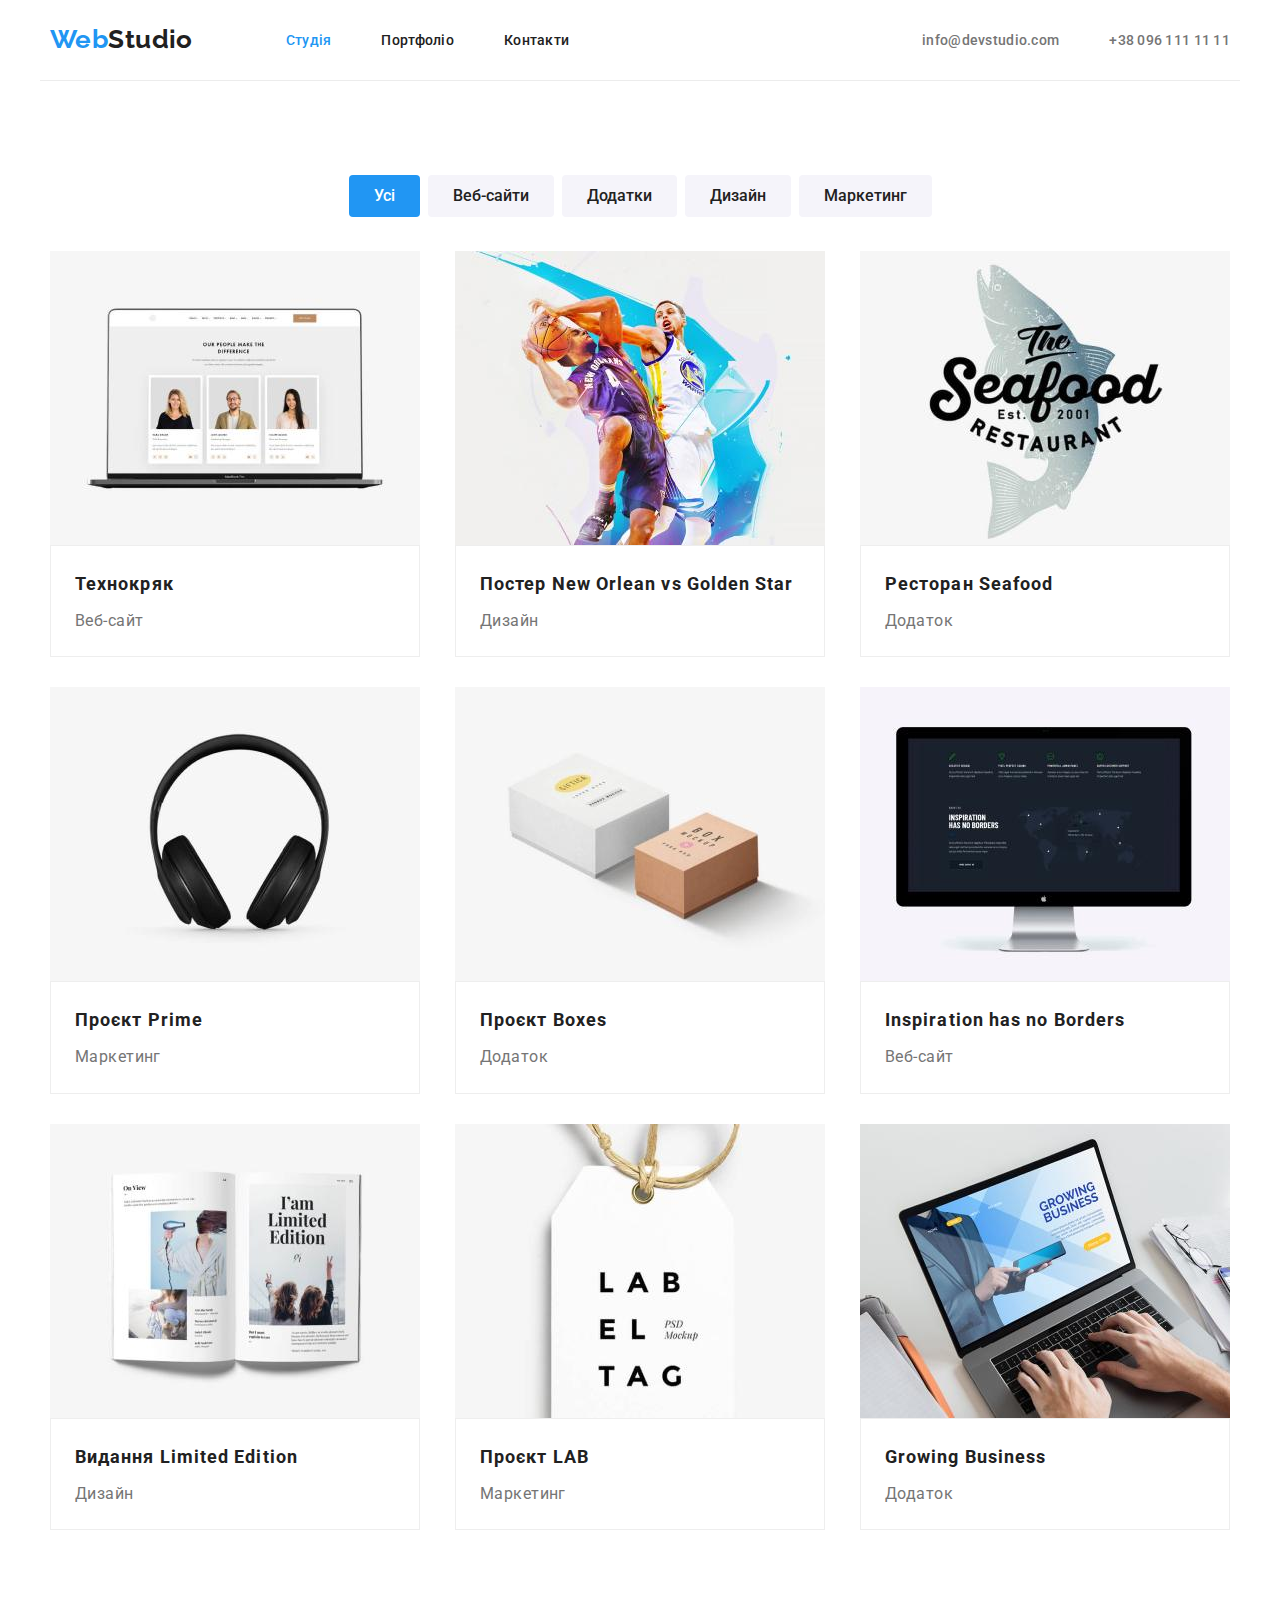
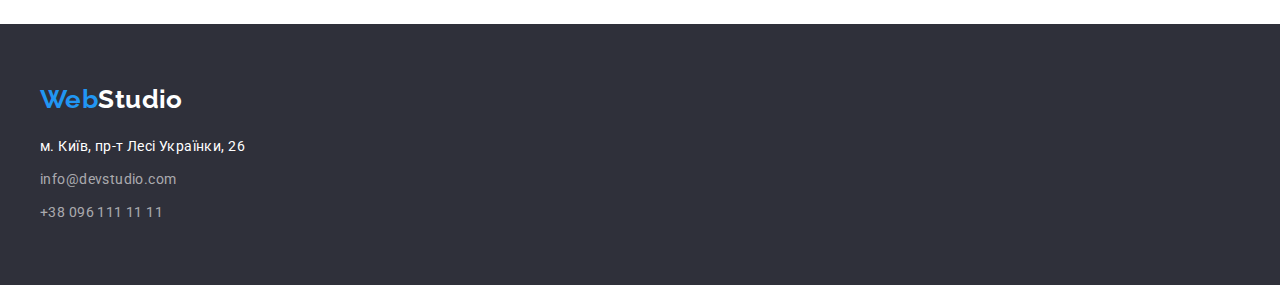
==== portfolio.html @ 5cadcb28 "Duplicate previous version" ====
<!DOCTYPE html>
<html lang="uk">
  <head>
    <meta charset="UTF-8" />
    <meta http-equiv="X-UA-Compatible" content="IE=edge" />
    <meta name="viewport" content="width=device-width, initial-scale=1.0" />
    <title>WebStudio</title>
    <link rel="preconnect" href="https://fonts.googleapis.com" />
    <link rel="preconnect" href="https://fonts.gstatic.com" crossorigin />
    <link
      href="https://fonts.googleapis.com/css2?family=Raleway:wght@700&family=Roboto:wght@400;500;700;900&display=swap"
      rel="stylesheet"
    />
    <link
      rel="stylesheet"
      href="https://cdnjs.cloudflare.com/ajax/libs/modern-normalize/1.0.0/modern-normalize.min.css"
    />
    <link rel="stylesheet" href="./css/style.css" />
  </head>
  <body>
    <header class="header">
      <div class="container container-nav">
        <nav class="nav-panel">
          <a class="nav-logo" href="./index.html"
            ><span class="color-modify">Web</span>Studio</a
          >
          <ul class="nav-menu">
            <li class="nav-menu-item">
              <a class="nav-menu-link color-modify" href="./index.html"
                >Студія</a
              >
            </li>
            <li class="nav-menu-item">
              <a class="nav-menu-link" href="./portfolio.html">Портфоліо</a>
            </li>
            <li class="nav-menu-item">
              <a class="nav-menu-link" href="#">Контакти</a>
            </li>
          </ul>
        </nav>
        <ul class="contacts-list">
          <li class="contacts-item">
            <a class="contacts-link" href="mailto:info@devstudio.com"
              >info@devstudio.com</a
            >
          </li>
          <li class="contacts-item">
            <a class="contacts-link" href="tel:+380961111111"
              >+38 096 111 11 11</a
            >
          </li>
        </ul>
      </div>
    </header>
    <main>
      <div class="container">
        <section class="section portfolio-section">
          <h1 hidden>Портфоліо проекти</h1>
          <ul class="portfolio-filter-list">
            <li class="portfolio-item">
              <button class="filter-button bg-modify" type="button">Усі</button>
            </li>
            <li class="portfolio-item">
              <button class="filter-button" type="button">Веб-сайти</button>
            </li>
            <li class="portfolio-item">
              <button class="filter-button" type="button">Додатки</button>
            </li>
            <li class="portfolio-item">
              <button class="filter-button" type="button">Дизайн</button>
            </li>
            <li class="portfolio-item">
              <button class="filter-button" type="button">Маркетинг</button>
            </li>
          </ul>
          <ul class="portfolio-projects">
            <li>
              <img
                class="project-image"
                src="./images/portfolio/portfolio_image1.jpg"
                alt="ноутбук"
                width="370"
              />
              <div class="add-border">
                <h3 class="project-name">Технокряк</h3>
                <p class="project-type">Веб-сайт</p>
              </div>
            </li>
            <li>
              <img
                class="project-image"
                src="./images/portfolio/portfolio_image2.jpg"
                alt="люди грають в баскетбол"
                width="370"
              />
              <div class="add-border">
                <h3 class="project-name">Постер New Orlean vs Golden Star</h3>
                <p class="project-type">Дизайн</p>
              </div>
            </li>
            <li>
              <img
                class="project-image"
                src="./images/portfolio/portfolio_image3.jpg"
                alt="логотип з рибою"
                width="370"
              />
              <div class="add-border">
                <h3 class="project-name">Ресторан Seafood</h3>
                <p class="project-type">Додаток</p>
              </div>
            </li>
            <li>
              <img
                class="project-image"
                src="./images/portfolio/portfolio_image4.jpg"
                alt="навушники"
                width="370"
              />
              <div class="add-border">
                <h3 class="project-name">Проєкт Prime</h3>
                <p class="project-type">Маркетинг</p>
              </div>
            </li>
            <li>
              <img
                class="project-image"
                src="./images/portfolio/portfolio_image5.jpg"
                alt="коробки"
                width="370"
              />
              <div class="add-border">
                <h3 class="project-name">Проєкт Boxes</h3>
                <p class="project-type">Додаток</p>
              </div>
            </li>
            <li>
              <img
                class="project-image"
                src="./images/portfolio/portfolio_image6.jpg"
                alt="комп'ютер з картою"
                width="370"
              />
              <div class="add-border">
                <h3 class="project-name">Inspiration has no Borders</h3>
                <p class="project-type">Веб-сайт</p>
              </div>
            </li>
            <li>
              <img
                class="project-image"
                src="./images/portfolio/portfolio_image7.jpg"
                alt="розгорнений журнал"
                width="370"
              />
              <div class="add-border">
                <h3 class="project-name">Видання Limited Edition</h3>
                <p class="project-type">Дизайн</p>
              </div>
            </li>
            <li>
              <img
                class="project-image"
                src="./images/portfolio/portfolio_image8.jpg"
                alt="лейбл"
                width="370"
              />
              <div class="add-border">
                <h3 class="project-name">Проєкт LAB</h3>
                <p class="project-type">Маркетинг</p>
              </div>
            </li>
            <li>
              <img
                class="project-image"
                src="./images/portfolio/portfolio_image9.jpg"
                alt="людина працює за ноутбуком"
                width="370"
              />
              <div class="add-border">
                <h3 class="project-name">Growing Business</h3>
                <p class="project-type">Додаток</p>
              </div>
            </li>
          </ul>
        </section>
      </div>
    </main>
    <footer class="page-footer">
      <div class="container page-footer-section">
        <a class="footer-logo" href="./index.html"
          ><span class="color-modify">Web</span>Studio</a
        >
        <address class="footer-address">
          м. Київ, пр-т Лесі Українки, 26
        </address>
        <ul class="footer-contacts-list">
          <li class="footer-contacts-item">
            <a class="footer-contacts-link" href="mailto:info@devstudio.com"
              >info@devstudio.com</a
            >
          </li>
          <li class="footer-contacts-item">
            <a class="footer-contacts-link" href="tel:+380961111111"
              >+38 096 111 11 11</a
            >
          </li>
        </ul>
      </div>
    </footer>
  </body>
</html>
---- css/style.css ----
:root {
  --main-text-color: #212121;
  --submain-text-color: #757575;
  --header-footer-bgcolor: #2f303a;
  --bgcolor: #fff;
  --filter-btn-color: #f5f4fa;
  --modify-text-color: #2196f3;
  --main-text-font: "Roboto", sans-serif;
  --submain-text-font: "Raleway", sans-serif;
}

* {
  padding: 0;
  margin: 0;
  border: 0;
}

*,
*:before,
*:after {
  box-sizing: border-box;
}

:focus,
:active {
  outline: none;
}

a:focus,
a:active {
  outline: none;
}

nav,
footer,
header,
aside {
  display: block;
}

html,
body {
  height: 100%;
  width: 100%;
  font-size: 100%;
  line-height: 1;
  font-size: 14px;
  -ms-text-size-adjust: 100%;
  -moz-text-size-adjust: 100%;
  -webkit-text-size-adjust: 100%;
}

input,
button,
textarea {
  font-family: inherit;
}

input::-ms-clear {
  display: none;
}

button {
  cursor: pointer;
}

button::-moz-focus-inner {
  padding: 0;
  border: 0;
}

a,
a:visited {
  text-decoration: none;
}

a:hover {
  text-decoration: none;
}

ul li {
  list-style: none;
}

img {
  vertical-align: top;
}

h1,
h2,
h3,
h4,
h5,
h6 {
  font-size: inherit;
  font-weight: 400;
}
/* reset some basic styles not to repeat each time */

body {
  font-family: var(--main-text-font);
  letter-spacing: 0.03em;
  font-size: 14px;
  color: var(--main-text-color);
  background-color: var(--bgcolor);
}

/* container for content with 1200px and safe padding 10px from each side */

.container {
  width: 1200px;
  margin: 0 auto;
  padding-left: 10px;
  padding-right: 10px;
}

/* padding 94px for section according to figma design guidelines*/
.section {
  padding: 94px 0px;
}

/* container for header to put in a row Logo, Navigation and Contacts. */

.container-nav {
  display: flex;
  align-items: center;
  justify-content: space-between;
  padding-bottom: 25px;
  padding-top: 24px;
  border-bottom: 1px solid #ececec;
}

.nav-panel {
  display: flex;
  align-items: center;
}

.nav-logo {
  font-family: var(--submain-text-font);
  font-weight: 700;
  font-size: 26px;
  line-height: 1.2;
  color: inherit;
}

/* create space between Logo and Navigation */
.nav-menu {
  display: flex;
  align-items: center;
  margin-left: 93px;
}

/* create space between navigation's items */

.nav-menu .nav-menu-item:not(:first-child) {
  margin-left: 50px;
}

.nav-menu-link {
  font-weight: 500;
  line-height: 1.15;
  letter-spacing: 0.02em;
  color: inherit;
}

.nav-menu-link:hover,
.nav-menu-link:focus {
  color: var(--modify-text-color);
}

.contacts-list {
  display: flex;
  align-items: center;
}

.contacts-list .contacts-item + .contacts-item {
  margin-left: 50px;
}

.contacts-link {
  display: block;
  font-weight: 500;
  line-height: 1.15;
  letter-spacing: 0.02em;
  color: var(--submain-text-color);
}

.contacts-link:hover,
.contacts-link:focus {
  color: var(--modify-text-color);
}

/* another container to display background on full screen */
.bg-container {
  background-color: var(--header-footer-bgcolor);
}

/* add height to section */

.main-page {
  display: flex;
  flex-direction: column;
  align-items: center;
  justify-content: center;
  height: 600px;
}

.main-title {
  margin-bottom: 30px;
  width: 696px;
  text-align: center;

  font-weight: 900;
  font-size: 44px;
  line-height: 1.36;
  letter-spacing: 0.06em;
  text-transform: uppercase;

  color: var(--bgcolor);
}

.btn-primary {
  padding: 10px 32px;
  min-width: 216px;

  cursor: pointer;
  border: none;
  border-radius: 4px;

  font-weight: 700;
  font-size: 16px;
  line-height: 1.9;
  letter-spacing: 0.06em;

  color: var(--bgcolor);
  background-color: var(--modify-text-color);
}

.btn-primary:hover,
.btn-primary:focus {
  opacity: 0.8;
}

.company-advantages {
  padding-bottom: 45px;
}

.advantages-list {
  display: flex;
  align-items: center;
  justify-content: space-between;
}

.advantages-title {
  margin-bottom: 10px;

  font-size: 14px;
  font-weight: 700;
  text-transform: uppercase;
  line-height: 1.15;
}

.advantages-description {
  line-height: 1.7;
  color: var(--submain-text-color);
}

/* reduce padding between two sections */
.work-proccess {
  padding-top: 45px;
}

.work-proccess-title {
  margin-bottom: 50px;

  text-align: center;
  font-weight: 700;
  font-size: 36px;
  line-height: 1.2;
}

.work-proccess-list {
  display: flex;
  align-items: center;
  justify-content: space-between;
}

.our-team {
  background-color: var(--filter-btn-color);
}

.our-team-title {
  margin-bottom: 50px;
  text-align: center;

  font-weight: 700;
  font-size: 36px;
  line-height: 1.2;
}

.our-team-list {
  display: flex;
  align-items: center;
  justify-content: space-between;
}

.our-team-photo {
  display: block;
}

.team-member-card {
  background-color: var(--bgcolor);
  padding: 30px 61px;
}

.team-member-name {
  margin-bottom: 10px;
  text-align: center;

  font-size: 16px;
  font-weight: 500;
  line-height: 1.2;
}
.team-member-description {
  text-align: center;
  font-size: 16px;
  line-height: 1.2;
  color: var(--submain-text-color);
}

.page-footer {
  background-color: var(--header-footer-bgcolor);
}

.page-footer-section {
  padding: 60px 0px;
}

.footer-logo {
  display: block;
  margin-bottom: 20px;
  font-family: var(--submain-text-font);
  font-weight: 700;
  font-size: 26px;
  line-height: 1.2;
  color: var(--bgcolor);
}

.footer-address {
  margin-bottom: 9px;

  font-style: normal;
  line-height: 1.7;
  color: var(--bgcolor);
}

.footer-contacts-list .footer-contacts-item + .footer-contacts-item {
  margin-top: 9px;
}

.footer-contacts-link {
  display: block;

  line-height: 1.7;
  color: rgba(255, 255, 255, 0.6);
}

.footer-contacts-link:hover,
.footer-contacts-link:focus {
  color: var(--modify-text-color);
}

.portfolio-filter-list {
  display: flex;
  align-items: center;
  justify-content: center;
  margin-bottom: 34px;
}

.portfolio-filter-list .portfolio-item + .portfolio-item {
  margin-left: 8px;
}

.filter-button {
  padding: 8px 22px;
  font-size: 16px;
  font-weight: 500;
  line-height: 1.6;
  color: inherit;
  background-color: var(--filter-btn-color);
  border-radius: 4px;
}

.filter-button:first-child {
  padding: 8px 25px;
}

.filter-button:hover,
.filter-button:focus {
  background-color: var(--modify-text-color);
  color: var(--bgcolor);
}

.portfolio-projects {
  display: flex;
  flex-wrap: wrap;
  gap: 30px;
  align-items: center;
  justify-content: space-between;
}

.project-image {
  display: block;
}

.add-border {
  border: 1px solid #eeeeee;
  padding: 20px 24px;
}

.project-name {
  margin-bottom: 4px;
  font-size: 18px;
  font-weight: 700;
  letter-spacing: 0.06em;
  line-height: 2;
}

.project-type {
  font-size: 16px;
  line-height: 1.9;
  color: var(--submain-text-color);
}
.color-modify {
  color: var(--modify-text-color);
}

.bg-modify {
  background-color: var(--modify-text-color);
  color: var(--bgcolor);
}
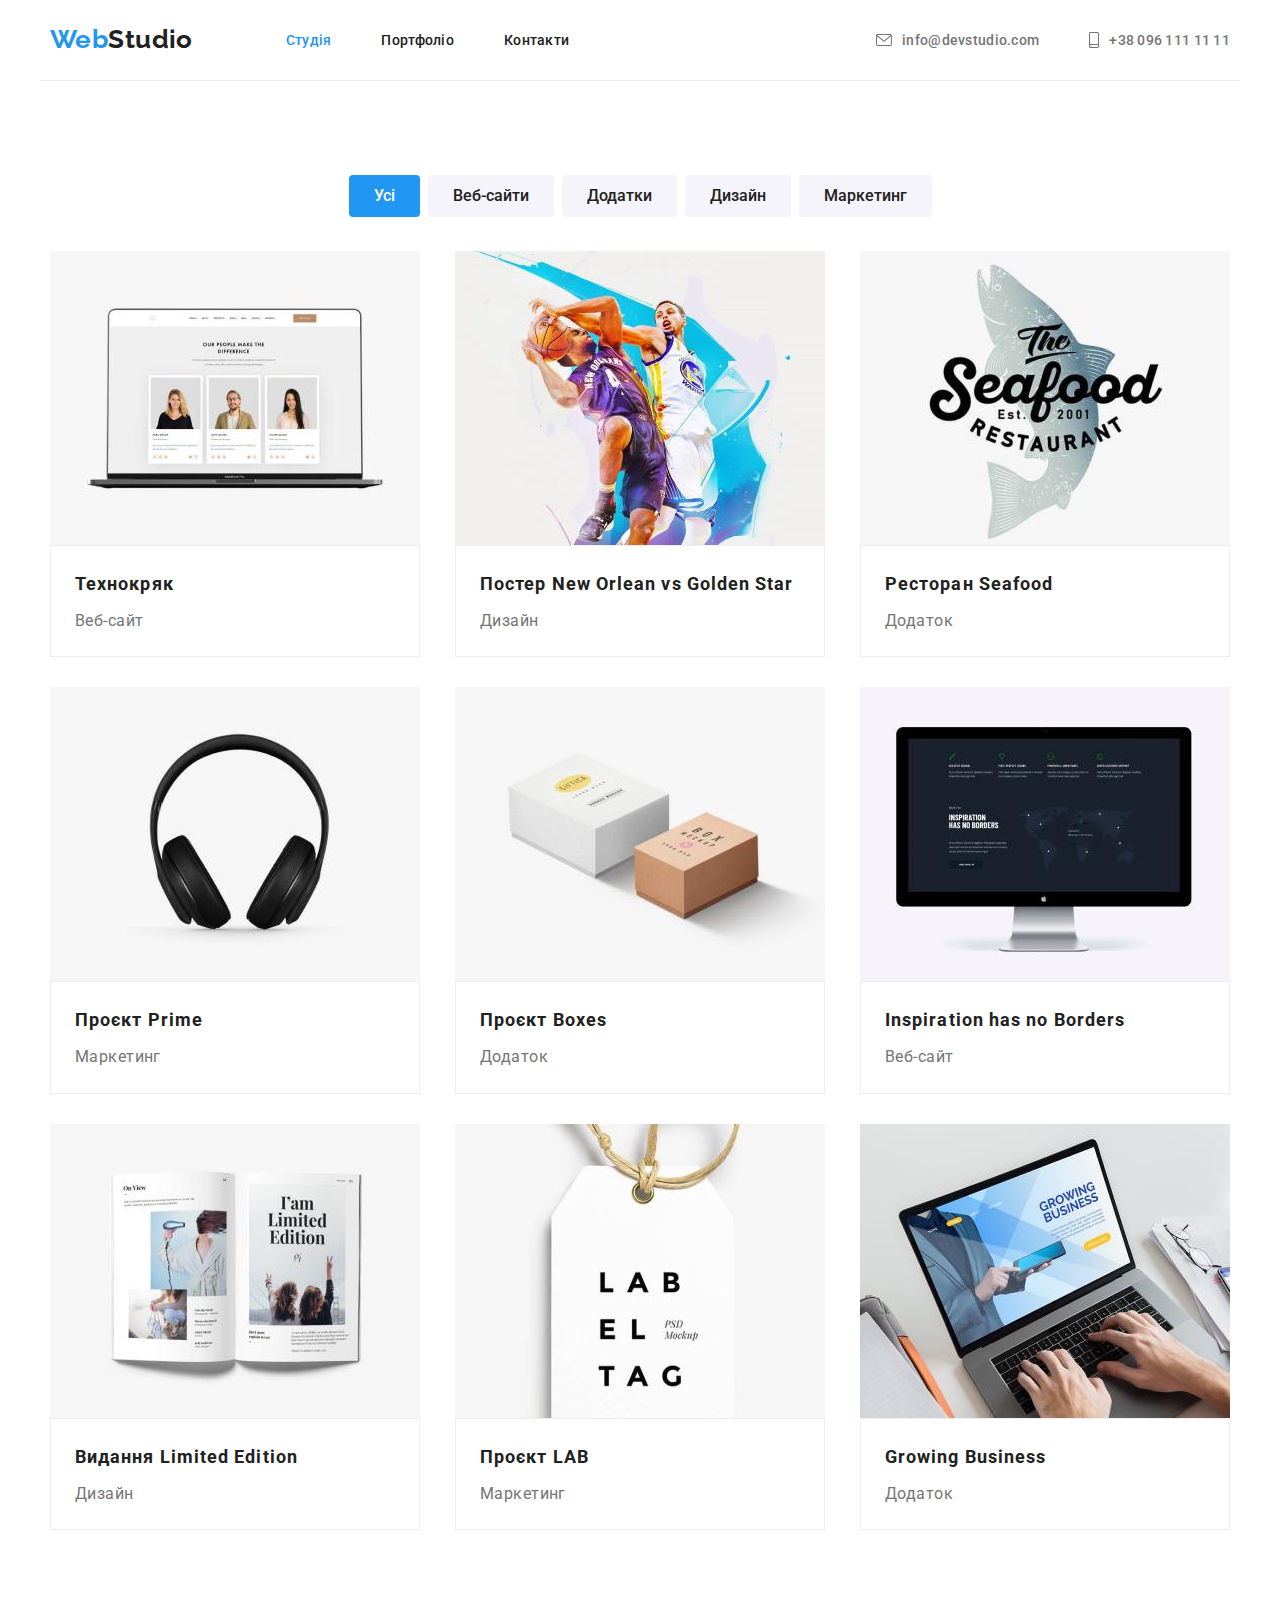
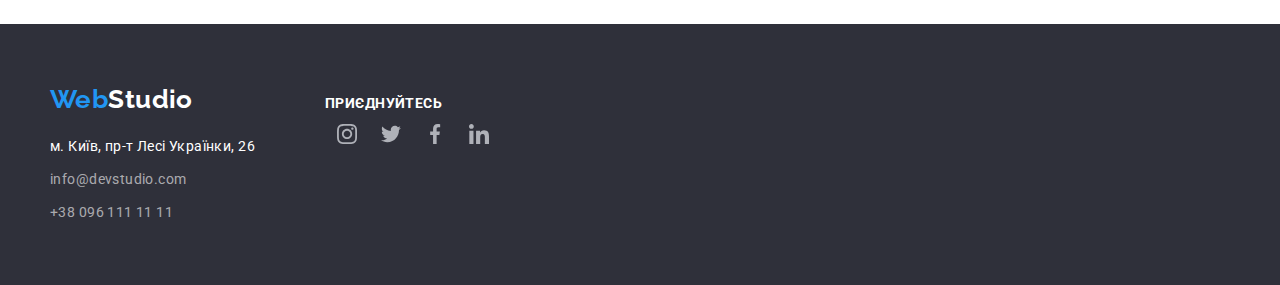
==== commit db268621: "Final version 1" ====
--- a/portfolio.html
+++ b/portfolio.html
@@ -40,11 +40,21 @@
         </nav>
         <ul class="contacts-list">
           <li class="contacts-item">
+            <svg class="contacts-logo" width="16" height="12">
+              <use
+                href="./images/svg__sprite/symbol-defs.svg#icon-envelope"
+              ></use>
+            </svg>
             <a class="contacts-link" href="mailto:info@devstudio.com"
               >info@devstudio.com</a
             >
           </li>
           <li class="contacts-item">
+            <svg class="contacts-logo" width="10" height="16">
+              <use href="./images/svg__sprite/symbol-defs.svg#icon-smartphone">
+                >
+              </use>
+            </svg>
             <a class="contacts-link" href="tel:+380961111111"
               >+38 096 111 11 11</a
             >
@@ -74,7 +84,7 @@
             </li>
           </ul>
           <ul class="portfolio-projects">
-            <li>
+            <li class="portfolio-item">
               <img
                 class="project-image"
                 src="./images/portfolio/portfolio_image1.jpg"
@@ -86,7 +96,7 @@
                 <p class="project-type">Веб-сайт</p>
               </div>
             </li>
-            <li>
+            <li class="portfolio-item">
               <img
                 class="project-image"
                 src="./images/portfolio/portfolio_image2.jpg"
@@ -98,7 +108,7 @@
                 <p class="project-type">Дизайн</p>
               </div>
             </li>
-            <li>
+            <li class="portfolio-item">
               <img
                 class="project-image"
                 src="./images/portfolio/portfolio_image3.jpg"
@@ -110,7 +120,7 @@
                 <p class="project-type">Додаток</p>
               </div>
             </li>
-            <li>
+            <li class="portfolio-item">
               <img
                 class="project-image"
                 src="./images/portfolio/portfolio_image4.jpg"
@@ -122,7 +132,7 @@
                 <p class="project-type">Маркетинг</p>
               </div>
             </li>
-            <li>
+            <li class="portfolio-item">
               <img
                 class="project-image"
                 src="./images/portfolio/portfolio_image5.jpg"
@@ -134,7 +144,7 @@
                 <p class="project-type">Додаток</p>
               </div>
             </li>
-            <li>
+            <li class="portfolio-item">
               <img
                 class="project-image"
                 src="./images/portfolio/portfolio_image6.jpg"
@@ -146,7 +156,7 @@
                 <p class="project-type">Веб-сайт</p>
               </div>
             </li>
-            <li>
+            <li class="portfolio-item">
               <img
                 class="project-image"
                 src="./images/portfolio/portfolio_image7.jpg"
@@ -158,7 +168,7 @@
                 <p class="project-type">Дизайн</p>
               </div>
             </li>
-            <li>
+            <li class="portfolio-item">
               <img
                 class="project-image"
                 src="./images/portfolio/portfolio_image8.jpg"
@@ -170,7 +180,7 @@
                 <p class="project-type">Маркетинг</p>
               </div>
             </li>
-            <li>
+            <li class="portfolio-item">
               <img
                 class="project-image"
                 src="./images/portfolio/portfolio_image9.jpg"
@@ -187,25 +197,60 @@
       </div>
     </main>
     <footer class="page-footer">
-      <div class="container page-footer-section">
-        <a class="footer-logo" href="./index.html"
-          ><span class="color-modify">Web</span>Studio</a
-        >
-        <address class="footer-address">
-          м. Київ, пр-т Лесі Українки, 26
-        </address>
-        <ul class="footer-contacts-list">
-          <li class="footer-contacts-item">
-            <a class="footer-contacts-link" href="mailto:info@devstudio.com"
-              >info@devstudio.com</a
-            >
-          </li>
-          <li class="footer-contacts-item">
-            <a class="footer-contacts-link" href="tel:+380961111111"
-              >+38 096 111 11 11</a
-            >
-          </li>
-        </ul>
+      <div class="container footer-positioning">
+        <div class="page-footer-section">
+          <a class="footer-logo" href="./index.html"
+            ><span class="color-modify">Web</span>Studio</a
+          >
+          <address class="footer-address">
+            м. Київ, пр-т Лесі Українки, 26
+          </address>
+          <ul class="footer-contacts-list">
+            <li class="footer-contacts-item">
+              <a class="footer-contacts-link" href="mailto:info@devstudio.com"
+                >info@devstudio.com</a
+              >
+            </li>
+            <li class="footer-contacts-item">
+              <a class="footer-contacts-link" href="tel:+380961111111"
+                >+38 096 111 11 11</a
+              >
+            </li>
+          </ul>
+        </div>
+        <div class="footer-sm-container">
+          <span class="sm-container-title">Приєднуйтесь</span>
+          <ul class="team-member-sm">
+            <li class="member-sm-item">
+              <svg class="member-sm-icon" width="20" height="20">
+                <use
+                  href="./images/svg__sprite/symbol-defs.svg#icon-instagram-2"
+                ></use>
+              </svg>
+            </li>
+            <li class="member-sm-item">
+              <svg class="member-sm-icon" width="20" height="20">
+                <use
+                  href="./images/svg__sprite/symbol-defs.svg#icon-twitter-1"
+                ></use>
+              </svg>
+            </li>
+            <li class="member-sm-item">
+              <svg class="member-sm-icon" width="20" height="20">
+                <use
+                  href="./images/svg__sprite/symbol-defs.svg#icon-facebook-1"
+                ></use>
+              </svg>
+            </li>
+            <li class="member-sm-item">
+              <svg class="member-sm-icon" width="20" height="20">
+                <use
+                  href="./images/svg__sprite/symbol-defs.svg#icon-linkedin-1"
+                ></use>
+              </svg>
+            </li>
+          </ul>
+        </div>
       </div>
     </footer>
   </body>
--- a/css/style.css
+++ b/css/style.css
@@ -5,6 +5,7 @@
   --bgcolor: #fff;
   --filter-btn-color: #f5f4fa;
   --modify-text-color: #2196f3;
+  --additional-color: #afb1b8;
   --main-text-font: "Roboto", sans-serif;
   --submain-text-font: "Raleway", sans-serif;
 }
@@ -177,6 +178,25 @@
   margin-left: 50px;
 }
 
+.contacts-item {
+  display: flex;
+  align-items: center;
+  cursor: pointer;
+}
+
+.contacts-logo {
+  margin-right: 10px;
+  fill: var(--submain-text-color);
+}
+
+.contacts-item:hover .contacts-logo,
+.contacts-item:focus .contacts-logo,
+.contacts-item:hover .contacts-link,
+.contacts-item:focus .contacts-link {
+  fill: var(--modify-text-color);
+  color: var(--modify-text-color);
+}
+
 .contacts-link {
   display: block;
   font-weight: 500;
@@ -185,14 +205,20 @@
   color: var(--submain-text-color);
 }
 
-.contacts-link:hover,
-.contacts-link:focus {
-  color: var(--modify-text-color);
-}
-
 /* another container to display background on full screen */
 .bg-container {
+  max-width: 1600px;
   background-color: var(--header-footer-bgcolor);
+  margin: 0 auto;
+  background-image: linear-gradient(
+      180deg,
+      rgba(47, 48, 58, 0.4) 0%,
+      rgba(47, 48, 58, 0) 100%
+    ),
+    url("../images/background__hero.jpg");
+  background-repeat: no-repeat;
+  background-size: cover;
+  background-position: center;
 }
 
 /* add height to section */
@@ -247,8 +273,21 @@
 
 .advantages-list {
   display: flex;
-  align-items: center;
+  align-items: baseline;
   justify-content: space-between;
+}
+
+.advantages-item {
+  width: 270px;
+}
+
+.advantages-container-icon {
+  display: flex;
+  align-items: center;
+  justify-content: center;
+  margin-bottom: 30px;
+  height: 120px;
+  background-color: var(--filter-btn-color);
 }
 
 .advantages-title {
@@ -285,7 +324,7 @@
   justify-content: space-between;
 }
 
-.our-team {
+.our-team-container {
   background-color: var(--filter-btn-color);
 }
 
@@ -304,13 +343,18 @@
   justify-content: space-between;
 }
 
+.our-team-item {
+  box-shadow: 0px 1px 3px rgba(0, 0, 0, 0.12), 0px 1px 1px rgba(0, 0, 0, 0.14),
+    0px 2px 1px rgba(0, 0, 0, 0.2);
+}
+
 .our-team-photo {
   display: block;
 }
 
 .team-member-card {
   background-color: var(--bgcolor);
-  padding: 30px 61px;
+  padding: 30px 32px;
 }
 
 .team-member-name {
@@ -322,18 +366,96 @@
   line-height: 1.2;
 }
 .team-member-description {
+  margin-bottom: 16px;
   text-align: center;
   font-size: 16px;
   line-height: 1.2;
   color: var(--submain-text-color);
 }
 
+.team-member-sm {
+  display: flex;
+  align-items: center;
+  justify-content: space-around;
+}
+
+.member-sm-item {
+  cursor: pointer;
+  display: flex;
+  align-items: center;
+  justify-content: center;
+  padding: 12px;
+  border-radius: 100%;
+}
+
+.member-sm-icon {
+  fill: var(--additional-color);
+}
+
+.member-sm-item:hover {
+  background-color: var(--modify-text-color);
+}
+
+.member-sm-item:hover .member-sm-icon,
+.member-sm-item:focus .member-sm-icon {
+  fill: var(--bgcolor);
+}
+
+.clients-section {
+  display: flex;
+  text-align: center;
+  flex-direction: column;
+  justify-content: center;
+}
+
+.clients-title {
+  margin-bottom: 50px;
+  font-size: 36px;
+  font-weight: 700;
+  line-height: 1.17;
+}
+
+.clients-list {
+  display: flex;
+  align-items: center;
+  justify-content: space-between;
+}
+
+.clients-item {
+  display: flex;
+  align-items: center;
+  justify-content: center;
+  cursor: pointer;
+  width: 170px;
+  height: 92px;
+  border: 1px solid var(--additional-color);
+}
+
+.clients-icon {
+  fill: var(--additional-color);
+}
+
+.clients-item:hover {
+  border: 1px solid var(--modify-text-color);
+}
+
+.clients-item:hover .clients-icon,
+.clients-item:focus .clients-icon {
+  fill: var(--modify-text-color);
+}
+
 .page-footer {
   background-color: var(--header-footer-bgcolor);
 }
 
+.footer-positioning {
+  display: flex;
+  align-items: baseline;
+}
+
 .page-footer-section {
   padding: 60px 0px;
+  margin-right: 70px;
 }
 
 .footer-logo {
@@ -370,6 +492,12 @@
   color: var(--modify-text-color);
 }
 
+.sm-container-title {
+  font-weight: 700;
+  line-height: 1.14;
+  text-transform: uppercase;
+  color: var(--bgcolor);
+}
 .portfolio-filter-list {
   display: flex;
   align-items: center;
@@ -409,6 +537,16 @@
   justify-content: space-between;
 }
 
+.portfolio-item {
+  cursor: pointer;
+  display: block;
+}
+
+.portfolio-item:hover {
+  box-shadow: 0px 1px 1px rgba(0, 0, 0, 0.12), 0px 4px 4px rgba(0, 0, 0, 0.06),
+    1px 4px 6px rgba(0, 0, 0, 0.16);
+}
+
 .project-image {
   display: block;
 }
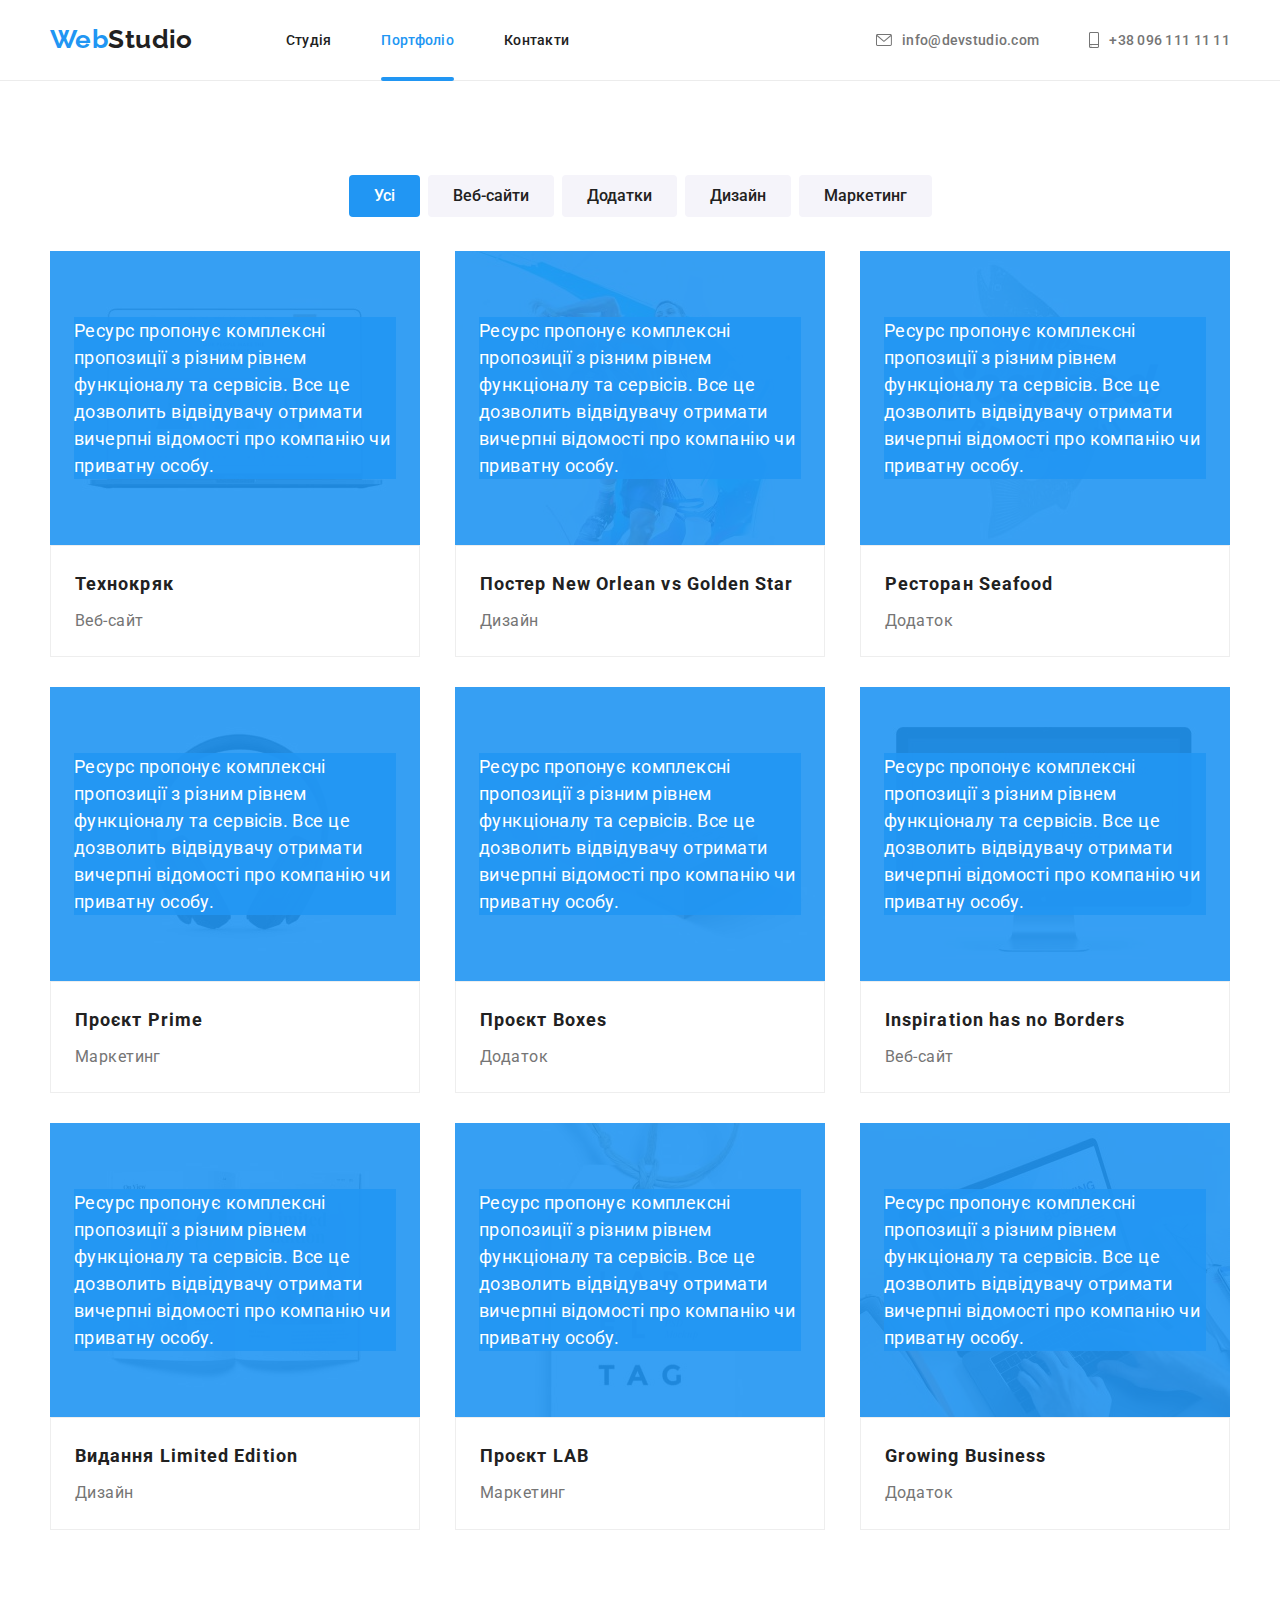
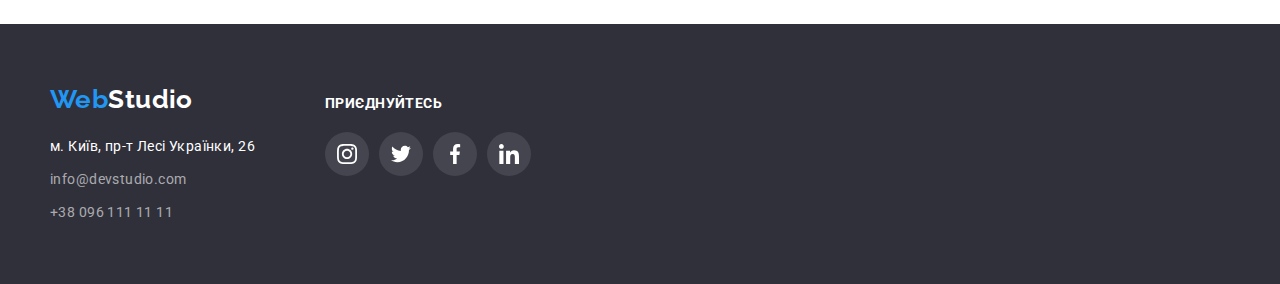
==== commit ae57b3b0: "Added links to svg. HW 4" ====
--- a/portfolio.html
+++ b/portfolio.html
@@ -26,12 +26,12 @@
           >
           <ul class="nav-menu">
             <li class="nav-menu-item">
-              <a class="nav-menu-link color-modify" href="./index.html"
-                >Студія</a
+              <a class="nav-menu-link" href="./index.html">Студія</a>
+            </li>
+            <li class="nav-menu-item">
+              <a class="nav-menu-link color-modify" href="./portfolio.html"
+                >Портфоліо</a
               >
-            </li>
-            <li class="nav-menu-item">
-              <a class="nav-menu-link" href="./portfolio.html">Портфоліо</a>
             </li>
             <li class="nav-menu-item">
               <a class="nav-menu-link" href="#">Контакти</a>
@@ -67,126 +67,207 @@
         <section class="section portfolio-section">
           <h1 hidden>Портфоліо проекти</h1>
           <ul class="portfolio-filter-list">
-            <li class="portfolio-item">
+            <li class="portfolio-button">
               <button class="filter-button bg-modify" type="button">Усі</button>
             </li>
-            <li class="portfolio-item">
+            <li class="portfolio-button">
               <button class="filter-button" type="button">Веб-сайти</button>
             </li>
-            <li class="portfolio-item">
+            <li class="portfolio-button">
               <button class="filter-button" type="button">Додатки</button>
             </li>
-            <li class="portfolio-item">
+            <li class="portfolio-button">
               <button class="filter-button" type="button">Дизайн</button>
             </li>
-            <li class="portfolio-item">
+            <li class="portfolio-button">
               <button class="filter-button" type="button">Маркетинг</button>
             </li>
           </ul>
           <ul class="portfolio-projects">
             <li class="portfolio-item">
-              <img
-                class="project-image"
-                src="./images/portfolio/portfolio_image1.jpg"
-                alt="ноутбук"
-                width="370"
-              />
+              <div class="project-pic-description">
+                <img
+                  class="project-image"
+                  src="./images/portfolio/portfolio_image1.jpg"
+                  alt="ноутбук"
+                  width="370"
+                />
+                <div class="project-description-bg">
+                  <p class="project-description">
+                    Ресурс пропонує комплексні пропозиції з різним рівнем
+                    функціоналу та сервісів. Все це дозволить відвідувачу
+                    отримати вичерпні відомості про компанію чи приватну особу.
+                  </p>
+                </div>
+              </div>
               <div class="add-border">
                 <h3 class="project-name">Технокряк</h3>
                 <p class="project-type">Веб-сайт</p>
               </div>
             </li>
             <li class="portfolio-item">
-              <img
-                class="project-image"
-                src="./images/portfolio/portfolio_image2.jpg"
-                alt="люди грають в баскетбол"
-                width="370"
-              />
+              <div class="project-pic-description">
+                <img
+                  class="project-image"
+                  src="./images/portfolio/portfolio_image2.jpg"
+                  alt="люди грають в баскетбол"
+                  width="370"
+                />
+                <div class="project-description-bg">
+                  <p class="project-description">
+                    Ресурс пропонує комплексні пропозиції з різним рівнем
+                    функціоналу та сервісів. Все це дозволить відвідувачу
+                    отримати вичерпні відомості про компанію чи приватну особу.
+                  </p>
+                </div>
+              </div>
               <div class="add-border">
                 <h3 class="project-name">Постер New Orlean vs Golden Star</h3>
                 <p class="project-type">Дизайн</p>
               </div>
             </li>
             <li class="portfolio-item">
-              <img
-                class="project-image"
-                src="./images/portfolio/portfolio_image3.jpg"
-                alt="логотип з рибою"
-                width="370"
-              />
+              <div class="project-pic-description">
+                <img
+                  class="project-image"
+                  src="./images/portfolio/portfolio_image3.jpg"
+                  alt="логотип з рибою"
+                  width="370"
+                />
+                <div class="project-description-bg">
+                  <p class="project-description">
+                    Ресурс пропонує комплексні пропозиції з різним рівнем
+                    функціоналу та сервісів. Все це дозволить відвідувачу
+                    отримати вичерпні відомості про компанію чи приватну особу.
+                  </p>
+                </div>
+              </div>
               <div class="add-border">
                 <h3 class="project-name">Ресторан Seafood</h3>
                 <p class="project-type">Додаток</p>
               </div>
             </li>
             <li class="portfolio-item">
-              <img
-                class="project-image"
-                src="./images/portfolio/portfolio_image4.jpg"
-                alt="навушники"
-                width="370"
-              />
+              <div class="project-pic-description">
+                <img
+                  class="project-image"
+                  src="./images/portfolio/portfolio_image4.jpg"
+                  alt="навушники"
+                  width="370"
+                />
+                <div class="project-description-bg">
+                  <p class="project-description">
+                    Ресурс пропонує комплексні пропозиції з різним рівнем
+                    функціоналу та сервісів. Все це дозволить відвідувачу
+                    отримати вичерпні відомості про компанію чи приватну особу.
+                  </p>
+                </div>
+              </div>
               <div class="add-border">
                 <h3 class="project-name">Проєкт Prime</h3>
                 <p class="project-type">Маркетинг</p>
               </div>
             </li>
             <li class="portfolio-item">
-              <img
-                class="project-image"
-                src="./images/portfolio/portfolio_image5.jpg"
-                alt="коробки"
-                width="370"
-              />
+              <div class="project-pic-description">
+                <img
+                  class="project-image"
+                  src="./images/portfolio/portfolio_image5.jpg"
+                  alt="коробки"
+                  width="370"
+                />
+                <div class="project-description-bg">
+                  <p class="project-description">
+                    Ресурс пропонує комплексні пропозиції з різним рівнем
+                    функціоналу та сервісів. Все це дозволить відвідувачу
+                    отримати вичерпні відомості про компанію чи приватну особу.
+                  </p>
+                </div>
+              </div>
               <div class="add-border">
                 <h3 class="project-name">Проєкт Boxes</h3>
                 <p class="project-type">Додаток</p>
               </div>
             </li>
             <li class="portfolio-item">
-              <img
-                class="project-image"
-                src="./images/portfolio/portfolio_image6.jpg"
-                alt="комп'ютер з картою"
-                width="370"
-              />
+              <div class="project-pic-description">
+                <img
+                  class="project-image"
+                  src="./images/portfolio/portfolio_image6.jpg"
+                  alt="комп'ютер з картою"
+                  width="370"
+                />
+                <div class="project-description-bg">
+                  <p class="project-description">
+                    Ресурс пропонує комплексні пропозиції з різним рівнем
+                    функціоналу та сервісів. Все це дозволить відвідувачу
+                    отримати вичерпні відомості про компанію чи приватну особу.
+                  </p>
+                </div>
+              </div>
               <div class="add-border">
                 <h3 class="project-name">Inspiration has no Borders</h3>
                 <p class="project-type">Веб-сайт</p>
               </div>
             </li>
             <li class="portfolio-item">
-              <img
-                class="project-image"
-                src="./images/portfolio/portfolio_image7.jpg"
-                alt="розгорнений журнал"
-                width="370"
-              />
+              <div class="project-pic-description">
+                <img
+                  class="project-image"
+                  src="./images/portfolio/portfolio_image7.jpg"
+                  alt="розгорнений журнал"
+                  width="370"
+                />
+                <div class="project-description-bg">
+                  <p class="project-description">
+                    Ресурс пропонує комплексні пропозиції з різним рівнем
+                    функціоналу та сервісів. Все це дозволить відвідувачу
+                    отримати вичерпні відомості про компанію чи приватну особу.
+                  </p>
+                </div>
+              </div>
               <div class="add-border">
                 <h3 class="project-name">Видання Limited Edition</h3>
                 <p class="project-type">Дизайн</p>
               </div>
             </li>
             <li class="portfolio-item">
-              <img
-                class="project-image"
-                src="./images/portfolio/portfolio_image8.jpg"
-                alt="лейбл"
-                width="370"
-              />
+              <div class="project-pic-description">
+                <img
+                  class="project-image"
+                  src="./images/portfolio/portfolio_image8.jpg"
+                  alt="лейбл"
+                  width="370"
+                />
+                <div class="project-description-bg">
+                  <p class="project-description">
+                    Ресурс пропонує комплексні пропозиції з різним рівнем
+                    функціоналу та сервісів. Все це дозволить відвідувачу
+                    отримати вичерпні відомості про компанію чи приватну особу.
+                  </p>
+                </div>
+              </div>
               <div class="add-border">
                 <h3 class="project-name">Проєкт LAB</h3>
                 <p class="project-type">Маркетинг</p>
               </div>
             </li>
             <li class="portfolio-item">
-              <img
-                class="project-image"
-                src="./images/portfolio/portfolio_image9.jpg"
-                alt="людина працює за ноутбуком"
-                width="370"
-              />
+              <div class="project-pic-description">
+                <img
+                  class="project-image"
+                  src="./images/portfolio/portfolio_image9.jpg"
+                  alt="людина працює за ноутбуком"
+                  width="370"
+                />
+                <div class="project-description-bg">
+                  <p class="project-description">
+                    Ресурс пропонує комплексні пропозиції з різним рівнем
+                    функціоналу та сервісів. Все це дозволить відвідувачу
+                    отримати вичерпні відомості про компанію чи приватну особу.
+                  </p>
+                </div>
+              </div>
               <div class="add-border">
                 <h3 class="project-name">Growing Business</h3>
                 <p class="project-type">Додаток</p>
@@ -220,30 +301,30 @@
         </div>
         <div class="footer-sm-container">
           <span class="sm-container-title">Приєднуйтесь</span>
-          <ul class="team-member-sm">
-            <li class="member-sm-item">
-              <svg class="member-sm-icon" width="20" height="20">
+          <ul class="social-media">
+            <li class="sm-item">
+              <svg class="sm-icon" width="20" height="20">
                 <use
                   href="./images/svg__sprite/symbol-defs.svg#icon-instagram-2"
                 ></use>
               </svg>
             </li>
-            <li class="member-sm-item">
-              <svg class="member-sm-icon" width="20" height="20">
+            <li class="sm-item">
+              <svg class="sm-icon" width="20" height="20">
                 <use
                   href="./images/svg__sprite/symbol-defs.svg#icon-twitter-1"
                 ></use>
               </svg>
             </li>
-            <li class="member-sm-item">
-              <svg class="member-sm-icon" width="20" height="20">
+            <li class="sm-item">
+              <svg class="sm-icon" width="20" height="20">
                 <use
                   href="./images/svg__sprite/symbol-defs.svg#icon-facebook-1"
                 ></use>
               </svg>
             </li>
-            <li class="member-sm-item">
-              <svg class="member-sm-icon" width="20" height="20">
+            <li class="sm-item">
+              <svg class="sm-icon" width="20" height="20">
                 <use
                   href="./images/svg__sprite/symbol-defs.svg#icon-linkedin-1"
                 ></use>
--- a/css/style.css
+++ b/css/style.css
@@ -121,14 +121,14 @@
 }
 
 /* container for header to put in a row Logo, Navigation and Contacts. */
+.header {
+  border-bottom: 1px solid #ececec;
+}
 
 .container-nav {
   display: flex;
   align-items: center;
   justify-content: space-between;
-  padding-bottom: 25px;
-  padding-top: 24px;
-  border-bottom: 1px solid #ececec;
 }
 
 .nav-panel {
@@ -148,13 +148,17 @@
 .nav-menu {
   display: flex;
   align-items: center;
-  margin-left: 93px;
+  margin: 32px 0px 32px 93px;
 }
 
 /* create space between navigation's items */
 
 .nav-menu .nav-menu-item:not(:first-child) {
   margin-left: 50px;
+}
+
+.nav-menu-item {
+  position: relative;
 }
 
 .nav-menu-link {
@@ -164,9 +168,26 @@
   color: inherit;
 }
 
-.nav-menu-link:hover,
-.nav-menu-link:focus {
+.nav-menu-link::after {
+  content: "";
+  display: block;
+  position: absolute;
+  top: 45px;
+  height: 4px;
+  width: 100%;
+  border-radius: 4px;
+  background-color: var(--modify-text-color);
+  opacity: 0;
+}
+
+.nav-menu-item:hover .nav-menu-link,
+.nav-menu-item:focus .nav-menu-link {
   color: var(--modify-text-color);
+}
+
+.nav-menu-item:hover .nav-menu-link::after,
+.nav-menu-item:focus .nav-menu-link::after {
+  opacity: 1;
 }
 
 .contacts-list {
@@ -324,6 +345,24 @@
   justify-content: space-between;
 }
 
+.work-proccess-list .work-proccess-item {
+  position: relative;
+}
+
+.proccess-subtitle {
+  position: absolute;
+  width: 100%;
+  bottom: 0;
+  left: 0;
+  padding: 27px 0px;
+  text-align: center;
+  text-transform: uppercase;
+  font-weight: 700;
+  line-height: 1.17;
+  color: var(--bgcolor);
+  background-color: rgba(47, 48, 58, 0.8);
+}
+
 .our-team-container {
   background-color: var(--filter-btn-color);
 }
@@ -384,7 +423,8 @@
   display: flex;
   align-items: center;
   justify-content: center;
-  padding: 12px;
+  width: 44px;
+  height: 44px;
   border-radius: 100%;
 }
 
@@ -493,11 +533,44 @@
 }
 
 .sm-container-title {
+  display: block;
+  margin-bottom: 20px;
   font-weight: 700;
   line-height: 1.14;
   text-transform: uppercase;
   color: var(--bgcolor);
 }
+
+.social-media {
+  display: flex;
+  align-items: center;
+  justify-content: space-around;
+}
+
+.sm-item {
+  cursor: pointer;
+  display: flex;
+  align-items: center;
+  justify-content: center;
+  width: 44px;
+  height: 44px;
+  border-radius: 100%;
+  background-color: rgba(255, 255, 255, 0.1);
+}
+
+.sm-item:hover,
+.sm-item:focus {
+  background-color: var(--modify-text-color);
+}
+
+.social-media .sm-item + .sm-item {
+  margin-left: 10px;
+}
+
+.sm-icon {
+  fill: var(--bgcolor);
+}
+
 .portfolio-filter-list {
   display: flex;
   align-items: center;
@@ -505,7 +578,7 @@
   margin-bottom: 34px;
 }
 
-.portfolio-filter-list .portfolio-item + .portfolio-item {
+.portfolio-filter-list .portfolio-button + .portfolio-button {
   margin-left: 8px;
 }
 
@@ -527,6 +600,8 @@
 .filter-button:focus {
   background-color: var(--modify-text-color);
   color: var(--bgcolor);
+  box-shadow: 0px 3px 1px rgba(0, 0, 0, 0.1), 0px 1px 2px rgba(0, 0, 0, 0.08),
+    0px 2px 2px rgba(0, 0, 0, 0.12);
 }
 
 .portfolio-projects {
@@ -547,8 +622,35 @@
     1px 4px 6px rgba(0, 0, 0, 0.16);
 }
 
+.project-pic-description {
+  position: relative;
+  width: 100%;
+  height: 100%;
+}
+
 .project-image {
   display: block;
+}
+
+.project-description-bg {
+  position: absolute;
+  top: 0;
+  left: 0;
+  width: 100%;
+  height: 100%;
+  background-color: rgba(33, 150, 243, 0.9);
+}
+
+.project-description {
+  position: absolute;
+  top: 50%;
+  left: 50%;
+  transform: translate(-50%, -50%);
+  width: 322px;
+  font-size: 18px;
+  line-height: 1.5;
+  color: var(--bgcolor);
+  background-color: rgba(33, 150, 243, 0.9);
 }
 
 .add-border {
@@ -573,7 +675,51 @@
   color: var(--modify-text-color);
 }
 
+.color-modify::after {
+  opacity: 1;
+}
+
 .bg-modify {
   background-color: var(--modify-text-color);
   color: var(--bgcolor);
 }
+
+.backdrop {
+  position: fixed;
+  top: 0;
+  left: 0;
+  width: 100%;
+  height: 100%;
+  background-color: rgba(0, 0, 0, 0.2);
+}
+
+.modal {
+  position: absolute;
+  top: 50%;
+  left: 50%;
+  transform: translate(-50%, -50%);
+  /* pointer-events: all; */
+  width: 528px;
+  height: 581px;
+  background-color: var(--bgcolor);
+  box-shadow: 0px 1px 3px rgba(0, 0, 0, 0.12), 0px 1px 1px rgba(0, 0, 0, 0.14),
+    0px 2px 1px rgba(0, 0, 0, 0.2);
+  border-radius: 4px;
+}
+
+.modal-button {
+  position: absolute;
+  right: 8px;
+  top: 8px;
+  border: 1px solid rgba(0, 0, 0, 0.1);
+  border-radius: 100%;
+  width: 30px;
+  height: 30px;
+  background-color: transparent;
+}
+
+.is-hidden {
+  /* visibility: none; */
+  pointer-events: none;
+  opacity: 0;
+}
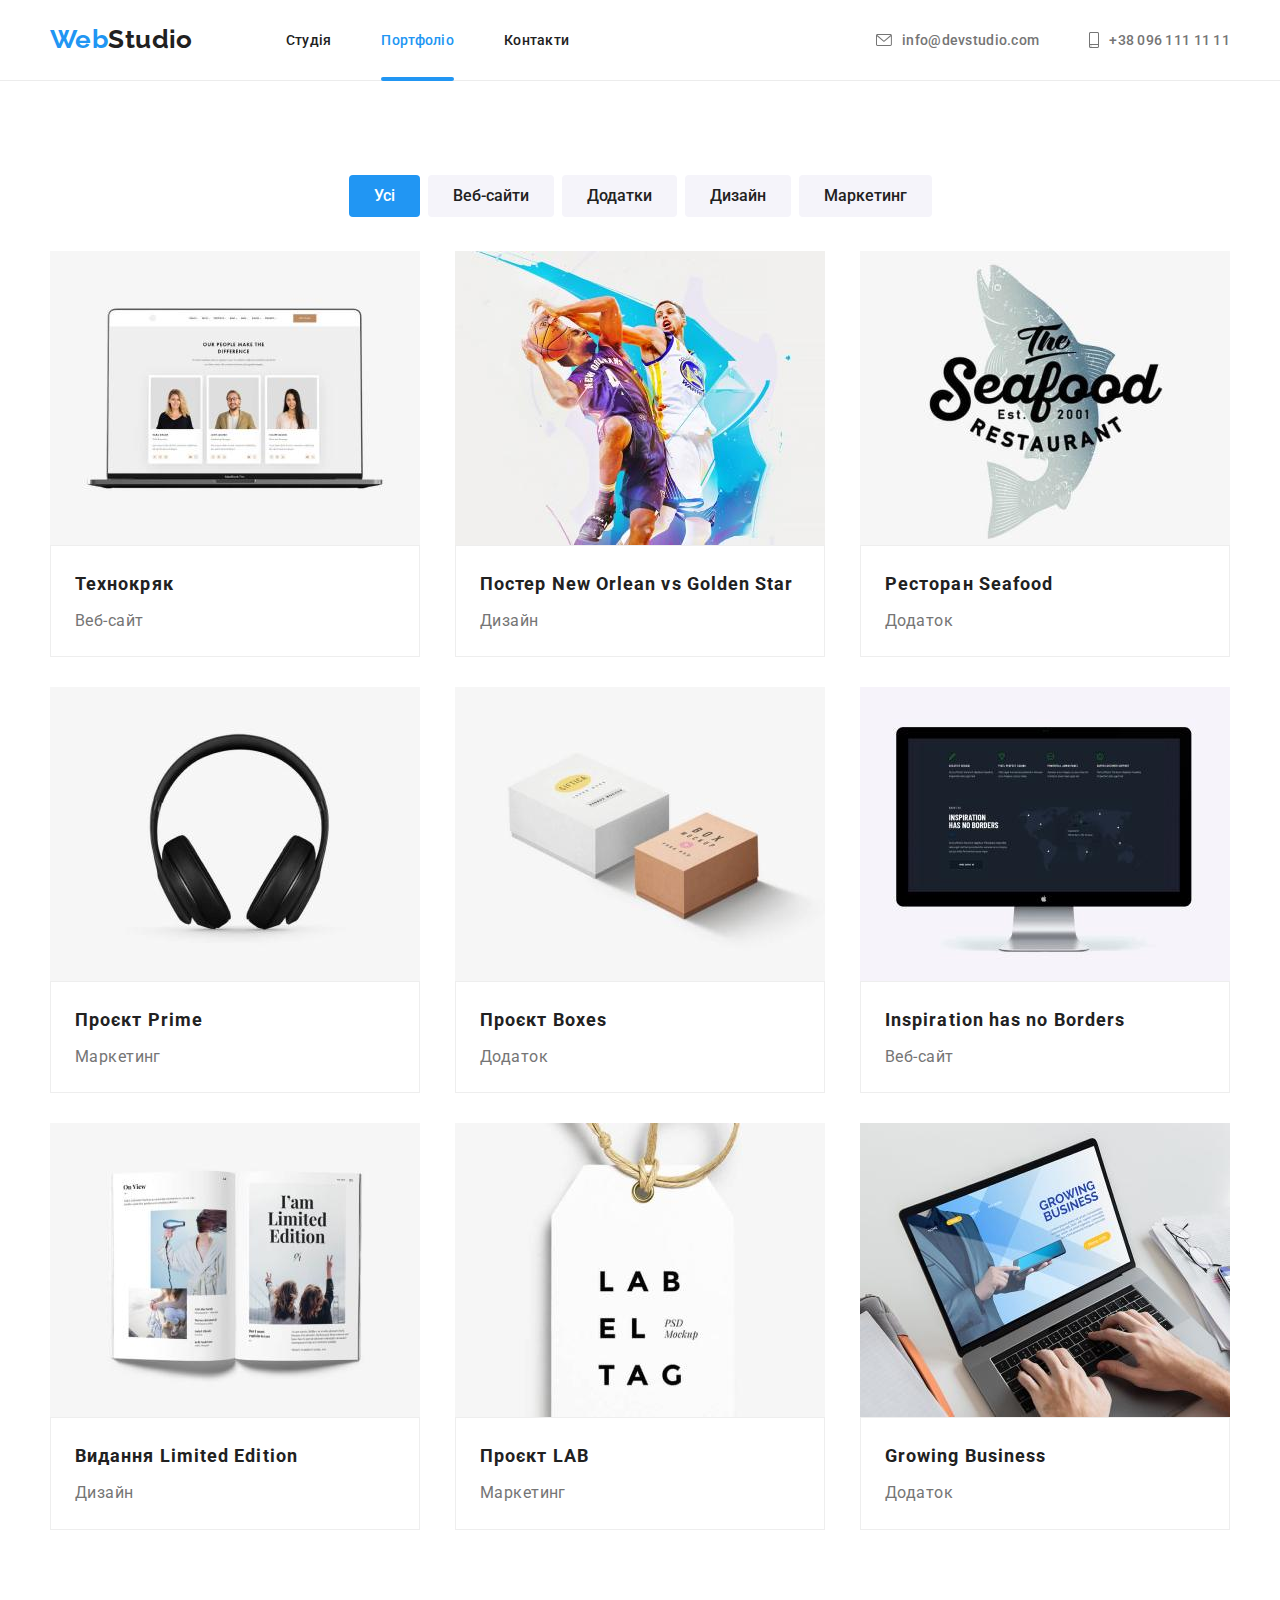
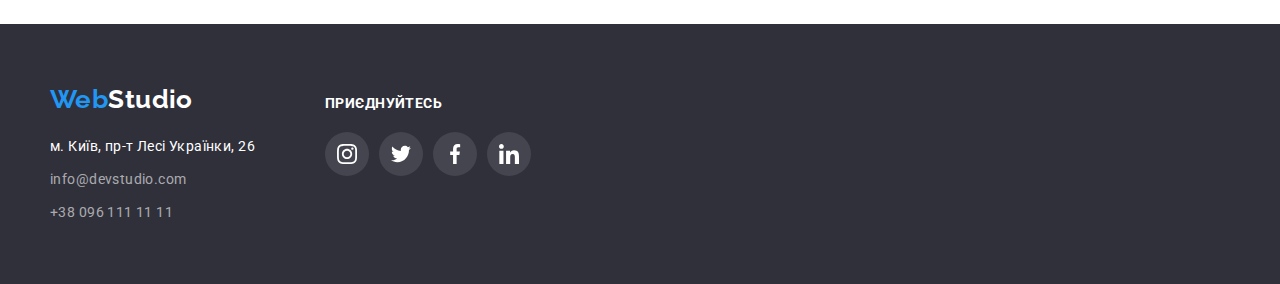
==== commit 5c7e106f: "Fixed Focus state" ====
--- a/portfolio.html
+++ b/portfolio.html
@@ -25,21 +25,21 @@
             ><span class="color-modify">Web</span>Studio</a
           >
           <ul class="nav-menu">
-            <li class="nav-menu-item">
+            <li class="nav-menu-item" tabindex="0">
               <a class="nav-menu-link" href="./index.html">Студія</a>
             </li>
-            <li class="nav-menu-item">
+            <li class="nav-menu-item" tabindex="0">
               <a class="nav-menu-link color-modify" href="./portfolio.html"
                 >Портфоліо</a
               >
             </li>
-            <li class="nav-menu-item">
+            <li class="nav-menu-item" tabindex="0">
               <a class="nav-menu-link" href="#">Контакти</a>
             </li>
           </ul>
         </nav>
         <ul class="contacts-list">
-          <li class="contacts-item">
+          <li class="contacts-item" tabindex="0">
             <svg class="contacts-logo" width="16" height="12">
               <use
                 href="./images/svg__sprite/symbol-defs.svg#icon-envelope"
@@ -49,7 +49,7 @@
               >info@devstudio.com</a
             >
           </li>
-          <li class="contacts-item">
+          <li class="contacts-item" tabindex="0">
             <svg class="contacts-logo" width="10" height="16">
               <use href="./images/svg__sprite/symbol-defs.svg#icon-smartphone">
                 >
@@ -68,23 +68,37 @@
           <h1 hidden>Портфоліо проекти</h1>
           <ul class="portfolio-filter-list">
             <li class="portfolio-button">
-              <button class="filter-button bg-modify" type="button">Усі</button>
-            </li>
-            <li class="portfolio-button">
-              <button class="filter-button" type="button">Веб-сайти</button>
-            </li>
-            <li class="portfolio-button">
-              <button class="filter-button" type="button">Додатки</button>
-            </li>
-            <li class="portfolio-button">
-              <button class="filter-button" type="button">Дизайн</button>
-            </li>
-            <li class="portfolio-button">
-              <button class="filter-button" type="button">Маркетинг</button>
+              <button
+                class="filter-button bg-modify"
+                type="button"
+                tabindex="0"
+              >
+                Усі
+              </button>
+            </li>
+            <li class="portfolio-button">
+              <button class="filter-button" type="button" tabindex="0">
+                Веб-сайти
+              </button>
+            </li>
+            <li class="portfolio-button">
+              <button class="filter-button" type="button" tabindex="0">
+                Додатки
+              </button>
+            </li>
+            <li class="portfolio-button">
+              <button class="filter-button" type="button" tabindex="0">
+                Дизайн
+              </button>
+            </li>
+            <li class="portfolio-button">
+              <button class="filter-button" type="button" tabindex="0">
+                Маркетинг
+              </button>
             </li>
           </ul>
           <ul class="portfolio-projects">
-            <li class="portfolio-item">
+            <li class="portfolio-item" tabindex="0">
               <div class="project-pic-description">
                 <img
                   class="project-image"
@@ -105,7 +119,7 @@
                 <p class="project-type">Веб-сайт</p>
               </div>
             </li>
-            <li class="portfolio-item">
+            <li class="portfolio-item" tabindex="0">
               <div class="project-pic-description">
                 <img
                   class="project-image"
@@ -126,7 +140,7 @@
                 <p class="project-type">Дизайн</p>
               </div>
             </li>
-            <li class="portfolio-item">
+            <li class="portfolio-item" tabindex="0">
               <div class="project-pic-description">
                 <img
                   class="project-image"
@@ -147,7 +161,7 @@
                 <p class="project-type">Додаток</p>
               </div>
             </li>
-            <li class="portfolio-item">
+            <li class="portfolio-item" tabindex="0">
               <div class="project-pic-description">
                 <img
                   class="project-image"
@@ -168,7 +182,7 @@
                 <p class="project-type">Маркетинг</p>
               </div>
             </li>
-            <li class="portfolio-item">
+            <li class="portfolio-item" tabindex="0">
               <div class="project-pic-description">
                 <img
                   class="project-image"
@@ -189,7 +203,7 @@
                 <p class="project-type">Додаток</p>
               </div>
             </li>
-            <li class="portfolio-item">
+            <li class="portfolio-item" tabindex="0">
               <div class="project-pic-description">
                 <img
                   class="project-image"
@@ -210,7 +224,7 @@
                 <p class="project-type">Веб-сайт</p>
               </div>
             </li>
-            <li class="portfolio-item">
+            <li class="portfolio-item" tabindex="0">
               <div class="project-pic-description">
                 <img
                   class="project-image"
@@ -231,7 +245,7 @@
                 <p class="project-type">Дизайн</p>
               </div>
             </li>
-            <li class="portfolio-item">
+            <li class="portfolio-item" tabindex="0">
               <div class="project-pic-description">
                 <img
                   class="project-image"
@@ -252,7 +266,7 @@
                 <p class="project-type">Маркетинг</p>
               </div>
             </li>
-            <li class="portfolio-item">
+            <li class="portfolio-item" tabindex="0">
               <div class="project-pic-description">
                 <img
                   class="project-image"
@@ -288,12 +302,18 @@
           </address>
           <ul class="footer-contacts-list">
             <li class="footer-contacts-item">
-              <a class="footer-contacts-link" href="mailto:info@devstudio.com"
+              <a
+                class="footer-contacts-link"
+                href="mailto:info@devstudio.com"
+                tabindex="0"
                 >info@devstudio.com</a
               >
             </li>
             <li class="footer-contacts-item">
-              <a class="footer-contacts-link" href="tel:+380961111111"
+              <a
+                class="footer-contacts-link"
+                href="tel:+380961111111"
+                tabindex="0"
                 >+38 096 111 11 11</a
               >
             </li>
@@ -302,28 +322,28 @@
         <div class="footer-sm-container">
           <span class="sm-container-title">Приєднуйтесь</span>
           <ul class="social-media">
-            <li class="sm-item">
+            <li class="sm-item" tabindex="0">
               <svg class="sm-icon" width="20" height="20">
                 <use
                   href="./images/svg__sprite/symbol-defs.svg#icon-instagram-2"
                 ></use>
               </svg>
             </li>
-            <li class="sm-item">
+            <li class="sm-item" tabindex="0">
               <svg class="sm-icon" width="20" height="20">
                 <use
                   href="./images/svg__sprite/symbol-defs.svg#icon-twitter-1"
                 ></use>
               </svg>
             </li>
-            <li class="sm-item">
+            <li class="sm-item" tabindex="0">
               <svg class="sm-icon" width="20" height="20">
                 <use
                   href="./images/svg__sprite/symbol-defs.svg#icon-facebook-1"
                 ></use>
               </svg>
             </li>
-            <li class="sm-item">
+            <li class="sm-item" tabindex="0">
               <svg class="sm-icon" width="20" height="20">
                 <use
                   href="./images/svg__sprite/symbol-defs.svg#icon-linkedin-1"
@@ -334,5 +354,6 @@
         </div>
       </div>
     </footer>
+    <script src="./js/modal.js"></script>
   </body>
 </html>
--- a/css/style.css
+++ b/css/style.css
@@ -166,6 +166,7 @@
   line-height: 1.15;
   letter-spacing: 0.02em;
   color: inherit;
+  transition: color 250ms cubic-bezier(0.4, 0, 0.2, 1);
 }
 
 .nav-menu-link::after {
@@ -178,6 +179,7 @@
   border-radius: 4px;
   background-color: var(--modify-text-color);
   opacity: 0;
+  transition: opacity 250ms cubic-bezier(0.4, 0, 0.2, 1);
 }
 
 .nav-menu-item:hover .nav-menu-link,
@@ -208,6 +210,16 @@
 .contacts-logo {
   margin-right: 10px;
   fill: var(--submain-text-color);
+  transition: fill 250ms cubic-bezier(0.4, 0, 0.2, 1);
+}
+
+.contacts-link {
+  display: block;
+  font-weight: 500;
+  line-height: 1.15;
+  letter-spacing: 0.02em;
+  color: var(--submain-text-color);
+  transition: color 250ms cubic-bezier(0.4, 0, 0.2, 1);
 }
 
 .contacts-item:hover .contacts-logo,
@@ -216,14 +228,6 @@
 .contacts-item:focus .contacts-link {
   fill: var(--modify-text-color);
   color: var(--modify-text-color);
-}
-
-.contacts-link {
-  display: block;
-  font-weight: 500;
-  line-height: 1.15;
-  letter-spacing: 0.02em;
-  color: var(--submain-text-color);
 }
 
 /* another container to display background on full screen */
@@ -281,6 +285,8 @@
 
   color: var(--bgcolor);
   background-color: var(--modify-text-color);
+
+  transition: opacity 250ms cubic-bezier(0.4, 0, 0.2, 1);
 }
 
 .btn-primary:hover,
@@ -426,13 +432,16 @@
   width: 44px;
   height: 44px;
   border-radius: 100%;
+  transition: background-color 250ms cubic-bezier(0.4, 0, 0.2, 1);
 }
 
 .member-sm-icon {
   fill: var(--additional-color);
-}
-
-.member-sm-item:hover {
+  transition: fill 250ms cubic-bezier(0.4, 0, 0.2, 1);
+}
+
+.member-sm-item:hover,
+.member-sm-item:focus {
   background-color: var(--modify-text-color);
 }
 
@@ -469,13 +478,16 @@
   width: 170px;
   height: 92px;
   border: 1px solid var(--additional-color);
+  transition: border 250ms cubic-bezier(0.4, 0, 0.2, 1);
 }
 
 .clients-icon {
   fill: var(--additional-color);
-}
-
-.clients-item:hover {
+  transition: fill 250ms cubic-bezier(0.4, 0, 0.2, 1);
+}
+
+.clients-item:hover,
+.clients-item:focus {
   border: 1px solid var(--modify-text-color);
 }
 
@@ -525,6 +537,7 @@
 
   line-height: 1.7;
   color: rgba(255, 255, 255, 0.6);
+  transition: color 250ms cubic-bezier(0.4, 0, 0.2, 1);
 }
 
 .footer-contacts-link:hover,
@@ -556,6 +569,7 @@
   height: 44px;
   border-radius: 100%;
   background-color: rgba(255, 255, 255, 0.1);
+  transition: background-color 250ms cubic-bezier(0.4, 0, 0.2, 1);
 }
 
 .sm-item:hover,
@@ -590,6 +604,9 @@
   color: inherit;
   background-color: var(--filter-btn-color);
   border-radius: 4px;
+  transition: background-color 250ms cubic-bezier(0.4, 0, 0.2, 1),
+    color 250ms cubic-bezier(0.4, 0, 0.2, 1),
+    box-shadow 250ms cubic-bezier(0.4, 0, 0.2, 1);
 }
 
 .filter-button:first-child {
@@ -615,17 +632,25 @@
 .portfolio-item {
   cursor: pointer;
   display: block;
-}
-
-.portfolio-item:hover {
+  transition: box-shadow 250ms cubic-bezier(0.4, 0, 0.2, 1);
+}
+
+.portfolio-item:hover,
+.portfolio-item:focus {
   box-shadow: 0px 1px 1px rgba(0, 0, 0, 0.12), 0px 4px 4px rgba(0, 0, 0, 0.06),
     1px 4px 6px rgba(0, 0, 0, 0.16);
+}
+
+.portfolio-item:hover .project-description-bg,
+.portfolio-item:focus .project-description-bg {
+  transform: translateY(0%);
 }
 
 .project-pic-description {
   position: relative;
   width: 100%;
   height: 100%;
+  overflow: hidden;
 }
 
 .project-image {
@@ -638,6 +663,8 @@
   left: 0;
   width: 100%;
   height: 100%;
+  transform: translateY(101%);
+  transition: transform 250ms cubic-bezier(0.4, 0, 0.2, 1);
   background-color: rgba(33, 150, 243, 0.9);
 }
 
@@ -691,6 +718,14 @@
   width: 100%;
   height: 100%;
   background-color: rgba(0, 0, 0, 0.2);
+  opacity: 1;
+  transition: opacity 250ms ease;
+}
+
+.is-hidden {
+  pointer-events: none;
+  opacity: 0;
+  transition: opacity 250ms ease;
 }
 
 .modal {
@@ -698,7 +733,6 @@
   top: 50%;
   left: 50%;
   transform: translate(-50%, -50%);
-  /* pointer-events: all; */
   width: 528px;
   height: 581px;
   background-color: var(--bgcolor);
@@ -717,9 +751,3 @@
   height: 30px;
   background-color: transparent;
 }
-
-.is-hidden {
-  /* visibility: none; */
-  pointer-events: none;
-  opacity: 0;
-}
